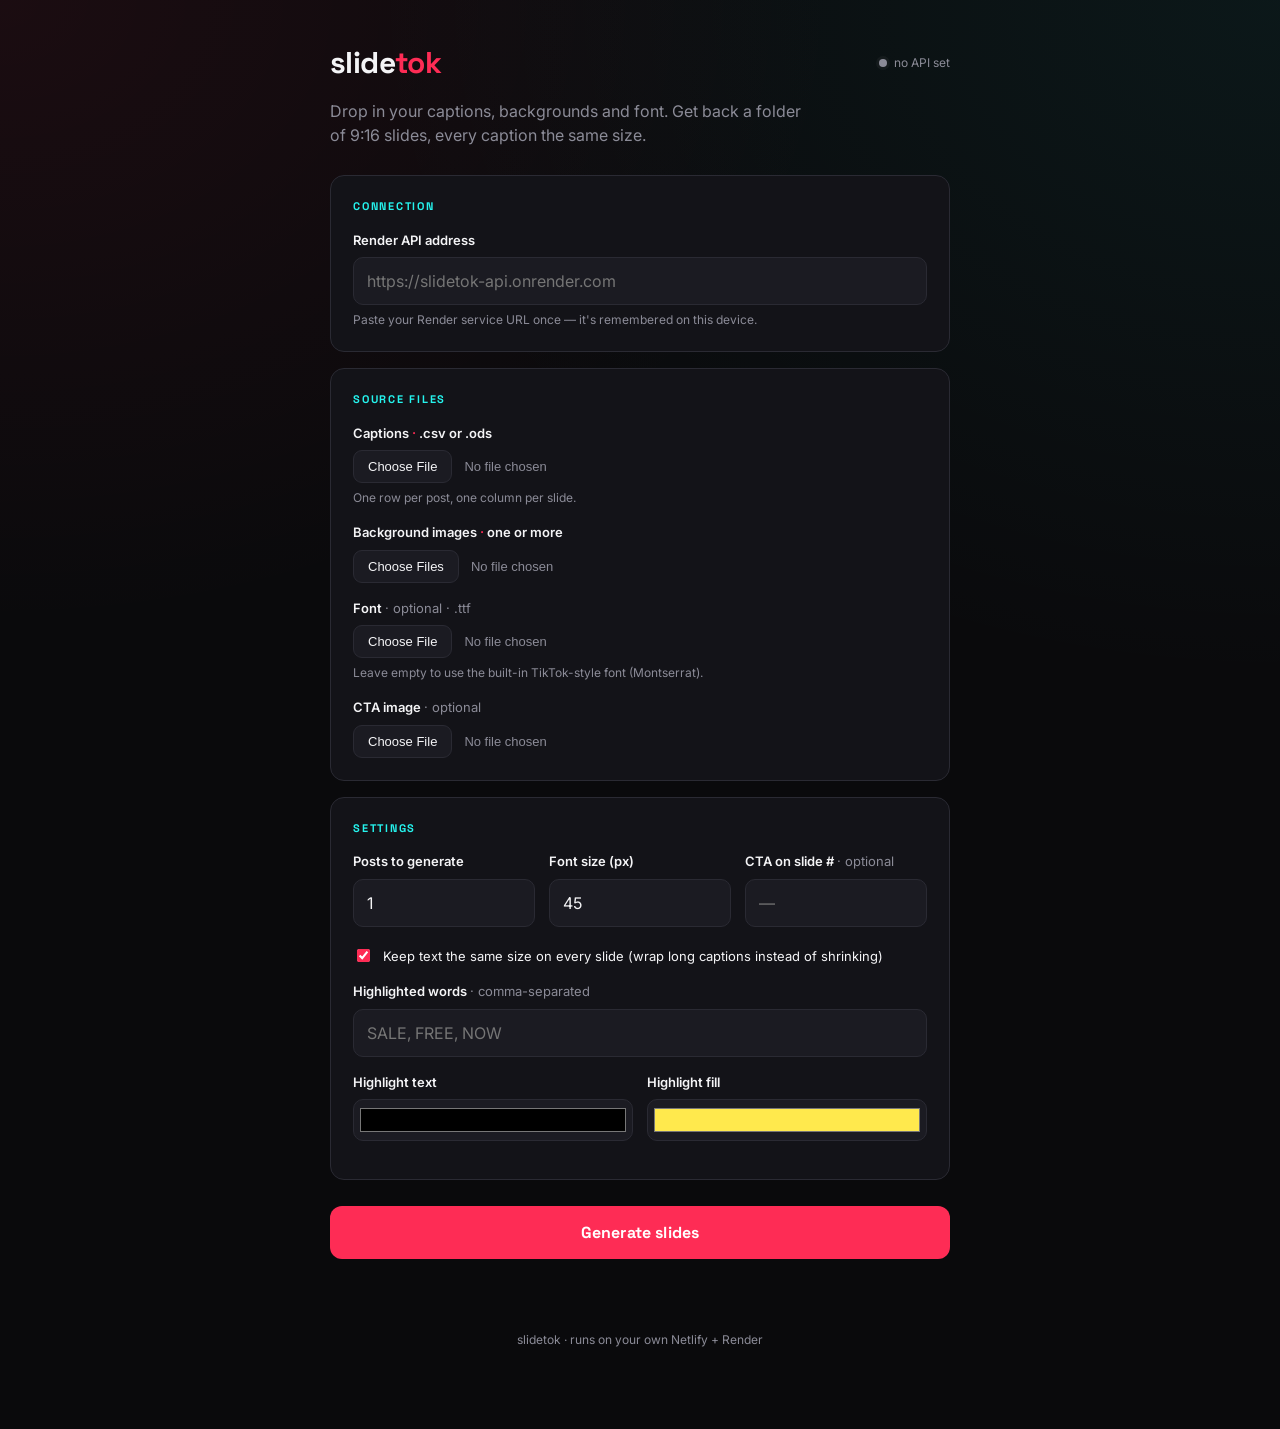
==== frontend/index.html @ 15ecba69 "Add files via upload" ====
<!DOCTYPE html>
<html lang="en">
<head>
  <meta charset="UTF-8" />
  <meta name="viewport" content="width=device-width, initial-scale=1.0" />
  <title>slidetok — TikTok slide generator</title>
  <link rel="preconnect" href="https://fonts.googleapis.com" />
  <link rel="preconnect" href="https://fonts.gstatic.com" crossorigin />
  <link href="https://fonts.googleapis.com/css2?family=Space+Grotesk:wght@500;700&family=Inter:wght@400;500;600&display=swap" rel="stylesheet" />
  <link rel="stylesheet" href="style.css" />
</head>
<body>
  <main class="wrap">
    <header class="masthead">
      <div class="brand">
        <span class="brand-mark">slide<span class="brand-accent">tok</span></span>
        <span class="status" id="apiStatus"><span class="dot"></span>checking…</span>
      </div>
      <p class="tagline">Drop in your captions, backgrounds and font. Get back a folder of 9:16 slides, every caption the same size.</p>
    </header>

    <!-- API connection -->
    <section class="panel">
      <span class="eyebrow">Connection</span>
      <label class="field">
        <span class="label">Render API address</span>
        <input type="url" id="apiBase" placeholder="https://slidetok-api.onrender.com" />
        <span class="hint">Paste your Render service URL once — it's remembered on this device.</span>
      </label>
    </section>

    <!-- Files -->
    <section class="panel">
      <span class="eyebrow">Source files</span>

      <label class="field">
        <span class="label">Captions <span class="req">·</span> .csv or .ods</span>
        <input type="file" id="captions" accept=".csv,.ods" />
        <span class="hint">One row per post, one column per slide.</span>
      </label>

      <label class="field">
        <span class="label">Background images <span class="req">·</span> one or more</span>
        <input type="file" id="backgrounds" accept="image/*" multiple />
      </label>

      <label class="field">
        <span class="label">Font <span class="muted">· optional · .ttf</span></span>
        <input type="file" id="font" accept=".ttf,.otf" />
        <span class="hint">Leave empty to use the built-in TikTok-style font (Montserrat).</span>
      </label>

      <label class="field">
        <span class="label">CTA image <span class="muted">· optional</span></span>
        <input type="file" id="cta" accept="image/*" />
      </label>
    </section>

    <!-- Settings -->
    <section class="panel">
      <span class="eyebrow">Settings</span>
      <div class="grid">
        <label class="field">
          <span class="label">Posts to generate</span>
          <input type="number" id="numPosts" min="1" value="1" />
        </label>
        <label class="field">
          <span class="label">Font size (px)</span>
          <input type="number" id="fontSize" min="8" value="45" />
        </label>
        <label class="field">
          <span class="label">CTA on slide # <span class="muted">· optional</span></span>
          <input type="number" id="ctaSlide" min="1" placeholder="—" />
        </label>
      </div>

      <label class="toggle">
        <input type="checkbox" id="lockSize" checked />
        <span>Keep text the same size on every slide (wrap long captions instead of shrinking)</span>
      </label>

      <label class="field">
        <span class="label">Highlighted words <span class="muted">· comma-separated</span></span>
        <input type="text" id="bubbleWords" placeholder="SALE, FREE, NOW" />
      </label>

      <div class="grid">
        <label class="field color-field">
          <span class="label">Highlight text</span>
          <input type="color" id="bwText" value="#000000" />
        </label>
        <label class="field color-field">
          <span class="label">Highlight fill</span>
          <input type="color" id="bwFill" value="#FFE94D" />
        </label>
      </div>
    </section>

    <!-- Per-slide colours -->
    <section class="panel" id="slidePanel" hidden>
      <span class="eyebrow">Per-slide colors</span>
      <p class="hint">Filled in after your captions load. Leave bubble or outline on <strong>None</strong> to skip them.</p>
      <div id="slideRows" class="slide-rows"></div>
    </section>

    <div class="actionbar">
      <button id="generate" class="generate">Generate slides</button>
      <p class="status-line" id="statusLine"></p>
    </div>

    <footer class="foot">slidetok · runs on your own Netlify + Render</footer>
  </main>

  <script src="app.js"></script>
</body>
</html>
---- frontend/style.css ----
:root {
  --bg: #0a0a0c;
  --surface: #131318;
  --surface-2: #1b1b22;
  --line: #2a2a33;
  --text: #f4f4f6;
  --muted: #8b8b97;
  --pink: #fe2c55;   /* TikTok red-pink */
  --cyan: #25f4ee;   /* TikTok cyan */
  --radius: 14px;
}

* { box-sizing: border-box; }

body {
  margin: 0;
  background:
    radial-gradient(120% 80% at 100% 0%, rgba(37,244,238,0.06), transparent 60%),
    radial-gradient(120% 80% at 0% 0%, rgba(254,44,85,0.07), transparent 55%),
    var(--bg);
  color: var(--text);
  font-family: "Inter", system-ui, -apple-system, sans-serif;
  line-height: 1.5;
  -webkit-font-smoothing: antialiased;
}

.wrap {
  max-width: 660px;
  margin: 0 auto;
  padding: 40px 20px 80px;
}

/* Masthead */
.masthead { margin-bottom: 28px; }
.brand {
  display: flex;
  align-items: center;
  justify-content: space-between;
  gap: 16px;
}
.brand-mark {
  font-family: "Space Grotesk", sans-serif;
  font-weight: 700;
  font-size: 30px;
  letter-spacing: -0.02em;
}
.brand-accent { color: var(--pink); }
.status {
  font-size: 12px;
  color: var(--muted);
  display: inline-flex;
  align-items: center;
  gap: 7px;
  font-variant-numeric: tabular-nums;
}
.status .dot {
  width: 8px; height: 8px; border-radius: 50%;
  background: var(--muted);
  box-shadow: 0 0 0 3px rgba(255,255,255,0.04);
}
.status.online .dot { background: var(--cyan); }
.status.offline .dot { background: var(--pink); }
.tagline {
  margin: 14px 0 0;
  color: var(--muted);
  max-width: 48ch;
}

/* Panels */
.panel {
  background: var(--surface);
  border: 1px solid var(--line);
  border-radius: var(--radius);
  padding: 22px;
  margin-top: 16px;
}
.eyebrow {
  font-family: "Space Grotesk", sans-serif;
  font-size: 11px;
  font-weight: 700;
  letter-spacing: 0.16em;
  text-transform: uppercase;
  color: var(--cyan);
  display: block;
  margin-bottom: 16px;
}

/* Fields */
.field { display: block; margin-bottom: 16px; }
.field:last-child { margin-bottom: 0; }
.label { display: block; font-size: 13px; font-weight: 600; margin-bottom: 7px; }
.req { color: var(--pink); }
.muted { color: var(--muted); font-weight: 400; }
.hint { display: block; font-size: 12px; color: var(--muted); margin-top: 6px; }

input[type="text"],
input[type="url"],
input[type="number"] {
  width: 100%;
  background: var(--surface-2);
  border: 1px solid var(--line);
  border-radius: 10px;
  color: var(--text);
  padding: 11px 13px;
  font: inherit;
}
input[type="file"] {
  width: 100%;
  font-size: 13px;
  color: var(--muted);
}
input[type="file"]::file-selector-button {
  background: var(--surface-2);
  color: var(--text);
  border: 1px solid var(--line);
  border-radius: 9px;
  padding: 8px 14px;
  margin-right: 12px;
  font: inherit;
  cursor: pointer;
}
input[type="file"]::file-selector-button:hover { border-color: var(--cyan); }

input:focus {
  outline: none;
  border-color: var(--cyan);
  box-shadow: 0 0 0 3px rgba(37,244,238,0.15);
}

input[type="color"] {
  width: 100%;
  height: 42px;
  background: var(--surface-2);
  border: 1px solid var(--line);
  border-radius: 10px;
  padding: 4px;
  cursor: pointer;
}

.grid {
  display: grid;
  grid-template-columns: repeat(auto-fit, minmax(120px, 1fr));
  gap: 14px;
}

/* Toggle */
.toggle {
  display: flex;
  gap: 10px;
  align-items: flex-start;
  font-size: 13px;
  color: var(--text);
  margin: 4px 0 16px;
  cursor: pointer;
}
.toggle input { margin-top: 2px; accent-color: var(--pink); }

/* Per-slide rows */
.slide-rows { display: flex; flex-direction: column; gap: 10px; }
.slide-row {
  display: grid;
  grid-template-columns: 64px 1fr 1fr 1fr;
  gap: 10px;
  align-items: end;
  padding: 12px;
  background: var(--surface-2);
  border: 1px solid var(--line);
  border-radius: 11px;
}
.slide-row .num {
  font-family: "Space Grotesk", sans-serif;
  font-weight: 700;
  color: var(--cyan);
  font-size: 13px;
  padding-bottom: 11px;
}
.mini-label { font-size: 11px; color: var(--muted); margin-bottom: 5px; display: block; }
.none-toggle {
  display: flex; align-items: center; gap: 5px;
  font-size: 11px; color: var(--muted); margin-top: 5px; cursor: pointer;
}
.none-toggle input { accent-color: var(--cyan); }
.swatch[data-none="true"] { opacity: 0.35; }

/* Action bar */
.actionbar { margin-top: 26px; }
.generate {
  width: 100%;
  background: var(--pink);
  color: #fff;
  border: none;
  border-radius: 12px;
  padding: 16px;
  font-family: "Space Grotesk", sans-serif;
  font-weight: 700;
  font-size: 16px;
  letter-spacing: 0.01em;
  cursor: pointer;
  transition: transform 0.05s ease, filter 0.15s ease;
}
.generate:hover { filter: brightness(1.08); }
.generate:active { transform: translateY(1px); }
.generate:disabled { background: var(--surface-2); color: var(--muted); cursor: progress; }

.status-line {
  text-align: center;
  font-size: 13px;
  margin: 14px 0 0;
  min-height: 18px;
  color: var(--muted);
}
.status-line.error { color: var(--pink); }
.status-line.ok { color: var(--cyan); }

.foot {
  text-align: center;
  color: var(--muted);
  font-size: 12px;
  margin-top: 40px;
}

@media (max-width: 460px) {
  .slide-row { grid-template-columns: 1fr 1fr; }
  .slide-row .num { grid-column: 1 / -1; padding-bottom: 0; }
}

@media (prefers-reduced-motion: reduce) {
  * { transition: none !important; }
}
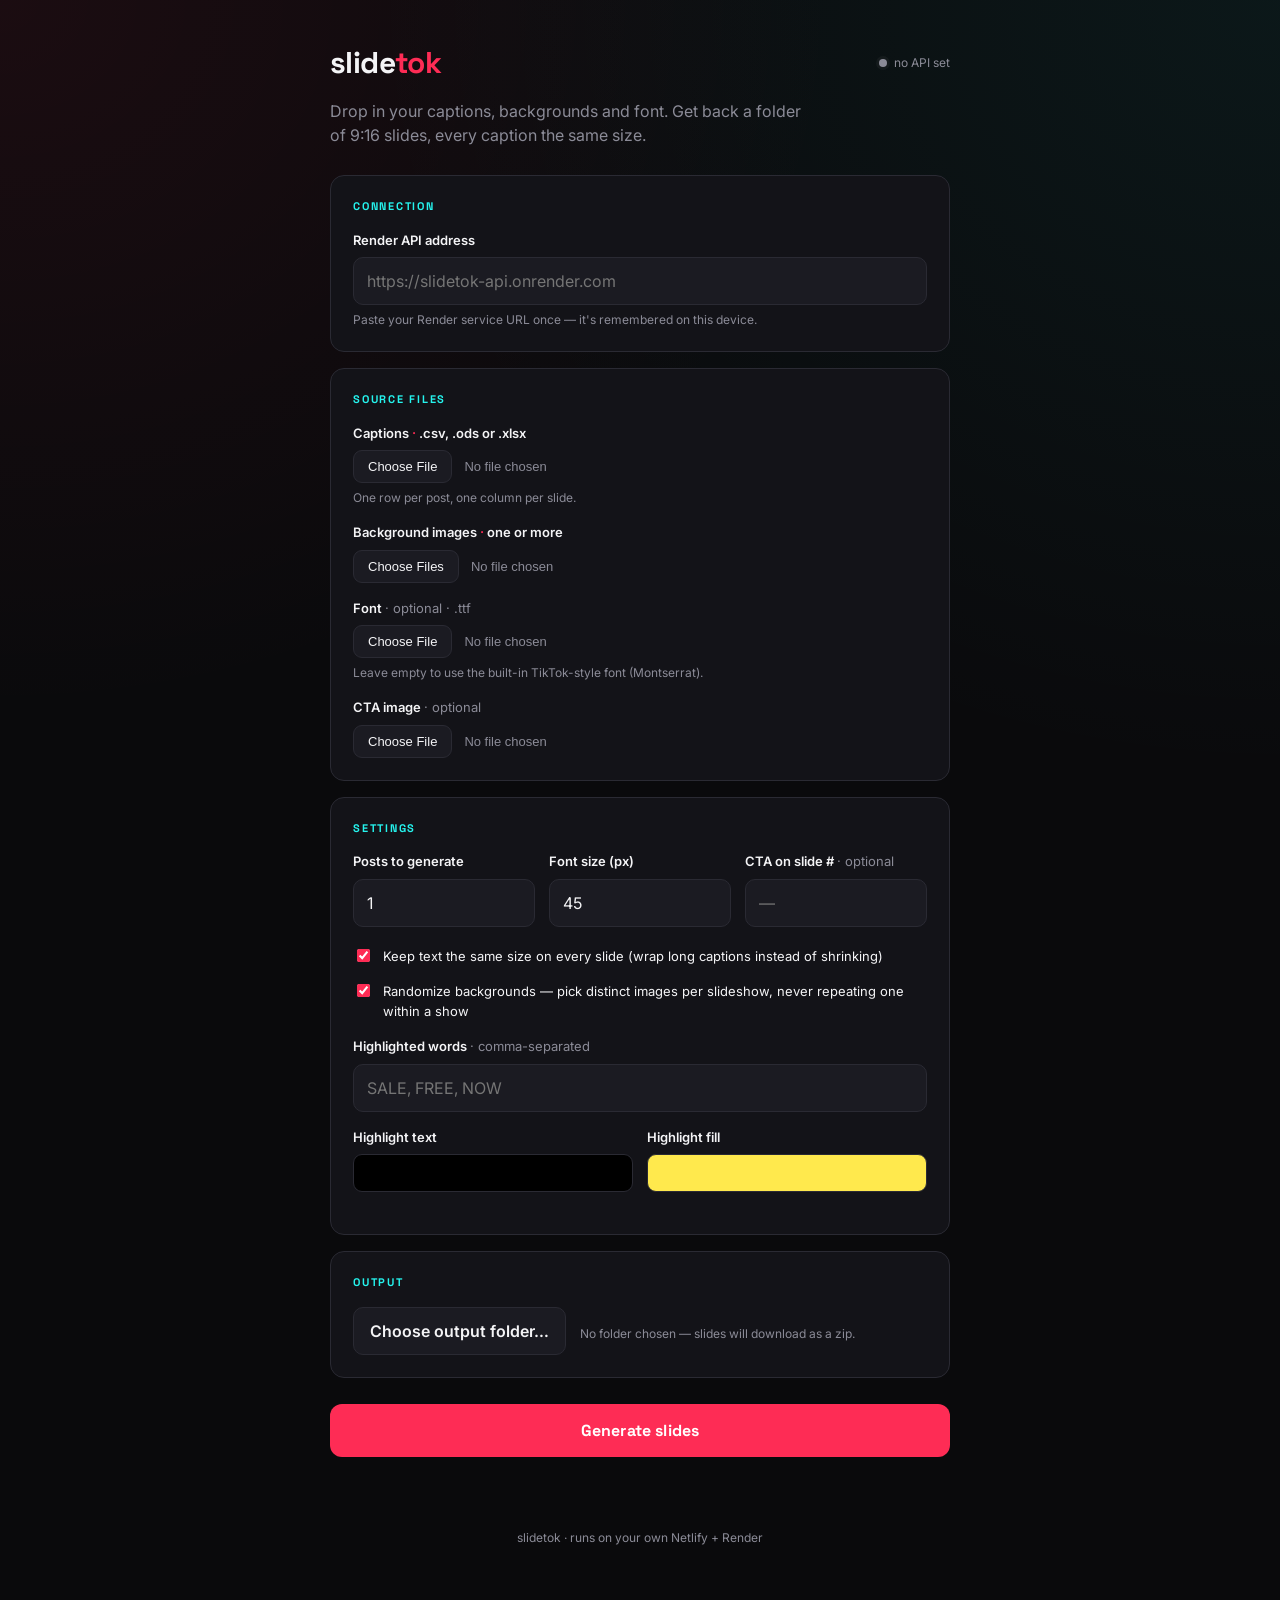
==== commit 03c002be: "Add files via upload" ====
--- a/frontend/index.html
+++ b/frontend/index.html
@@ -34,8 +34,8 @@
       <span class="eyebrow">Source files</span>
 
       <label class="field">
-        <span class="label">Captions <span class="req">·</span> .csv or .ods</span>
-        <input type="file" id="captions" accept=".csv,.ods" />
+        <span class="label">Captions <span class="req">·</span> .csv, .ods or .xlsx</span>
+        <input type="file" id="captions" accept=".csv,.ods,.xlsx,.xlsm" />
         <span class="hint">One row per post, one column per slide.</span>
       </label>
 
@@ -79,20 +79,25 @@
         <span>Keep text the same size on every slide (wrap long captions instead of shrinking)</span>
       </label>
 
+      <label class="toggle">
+        <input type="checkbox" id="randomBg" checked />
+        <span>Randomize backgrounds — pick distinct images per slideshow, never repeating one within a show</span>
+      </label>
+
       <label class="field">
         <span class="label">Highlighted words <span class="muted">· comma-separated</span></span>
         <input type="text" id="bubbleWords" placeholder="SALE, FREE, NOW" />
       </label>
 
       <div class="grid">
-        <label class="field color-field">
+        <div class="field">
           <span class="label">Highlight text</span>
-          <input type="color" id="bwText" value="#000000" />
-        </label>
-        <label class="field color-field">
+          <div id="bwTextMount"></div>
+        </div>
+        <div class="field">
           <span class="label">Highlight fill</span>
-          <input type="color" id="bwFill" value="#FFE94D" />
-        </label>
+          <div id="bwFillMount"></div>
+        </div>
       </div>
     </section>
 
@@ -103,6 +108,15 @@
       <div id="slideRows" class="slide-rows"></div>
     </section>
 
+    <!-- Output destination -->
+    <section class="panel" id="outputPanel">
+      <span class="eyebrow">Output</span>
+      <div class="output-row">
+        <button id="chooseFolder" type="button" class="secondary-btn">Choose output folder…</button>
+        <span id="folderLabel" class="hint">No folder chosen — slides will download as a zip.</span>
+      </div>
+    </section>
+
     <div class="actionbar">
       <button id="generate" class="generate">Generate slides</button>
       <p class="status-line" id="statusLine"></p>
@@ -111,6 +125,7 @@
     <footer class="foot">slidetok · runs on your own Netlify + Render</footer>
   </main>
 
+  <script src="fflate.js"></script>
   <script src="app.js"></script>
 </body>
 </html>
--- a/frontend/style.css
+++ b/frontend/style.css
@@ -137,6 +137,102 @@
   cursor: pointer;
 }
 
+/* ---- Color picker (boxes + spectrum + hex) ---- */
+.cp { position: relative; }
+.cp-current {
+  width: 100%;
+  height: 38px;
+  border: 1px solid var(--line);
+  border-radius: 9px;
+  cursor: pointer;
+  background: #fff;
+  font-size: 11px;
+  color: var(--muted);
+  font-family: inherit;
+}
+.cp-current.is-none {
+  background:
+    repeating-linear-gradient(45deg, var(--surface-2), var(--surface-2) 6px, #3a3a44 6px, #3a3a44 12px);
+}
+.cp-pop {
+  position: absolute;
+  z-index: 50;
+  top: 44px; left: 0;
+  width: 232px;
+  background: #20202a;
+  border: 1px solid var(--line);
+  border-radius: 12px;
+  padding: 12px;
+  box-shadow: 0 12px 32px rgba(0,0,0,0.5);
+}
+.cp-grid {
+  display: grid;
+  grid-template-columns: repeat(5, 1fr);
+  gap: 6px;
+  margin-bottom: 10px;
+}
+.cp-box {
+  width: 100%; aspect-ratio: 1;
+  border: 1px solid rgba(255,255,255,0.18);
+  border-radius: 6px;
+  cursor: pointer;
+  padding: 0;
+}
+.cp-box:hover { outline: 2px solid var(--cyan); outline-offset: 1px; }
+.cp-none-box {
+  background:
+    repeating-linear-gradient(45deg, #2b2b34, #2b2b34 4px, #44444f 4px, #44444f 8px);
+  position: relative;
+}
+.cp-none-box::after {
+  content: "∅"; color: var(--muted); font-size: 13px;
+  position: absolute; inset: 0; display: flex; align-items: center; justify-content: center;
+}
+.cp-sv {
+  position: relative;
+  width: 100%; height: 110px;
+  border-radius: 8px;
+  margin-bottom: 10px;
+  cursor: crosshair;
+  background: hsl(0,100%,50%);
+  background-image:
+    linear-gradient(to top, #000, transparent),
+    linear-gradient(to right, #fff, transparent);
+  touch-action: none;
+}
+.cp-sv-point, .cp-hue-point {
+  position: absolute;
+  width: 14px; height: 14px;
+  border: 2px solid #fff;
+  border-radius: 50%;
+  transform: translate(-50%, -50%);
+  box-shadow: 0 0 0 1px rgba(0,0,0,0.5);
+  pointer-events: none;
+}
+.cp-hue {
+  position: relative;
+  width: 100%; height: 14px;
+  border-radius: 7px;
+  margin-bottom: 10px;
+  cursor: pointer;
+  touch-action: none;
+  background: linear-gradient(to right,#f00,#ff0,#0f0,#0ff,#00f,#f0f,#f00);
+}
+.cp-hue-point { top: 50%; }
+.cp-hexrow {
+  display: flex; align-items: center;
+  background: var(--surface-2);
+  border: 1px solid var(--line);
+  border-radius: 8px;
+  padding: 0 10px;
+}
+.cp-hash { color: var(--muted); font-size: 13px; }
+.cp-hex {
+  border: none !important; background: transparent !important;
+  box-shadow: none !important; padding: 8px 6px !important;
+  text-transform: uppercase; letter-spacing: 0.04em;
+}
+
 .grid {
   display: grid;
   grid-template-columns: repeat(auto-fit, minmax(120px, 1fr));
@@ -184,6 +280,20 @@
 
 /* Action bar */
 .actionbar { margin-top: 26px; }
+
+.output-row { display: flex; align-items: center; gap: 14px; flex-wrap: wrap; }
+.secondary-btn {
+  background: var(--surface-2);
+  color: var(--text);
+  border: 1px solid var(--line);
+  border-radius: 10px;
+  padding: 11px 16px;
+  font: inherit;
+  font-weight: 600;
+  cursor: pointer;
+}
+.secondary-btn:hover { border-color: var(--cyan); }
+#folderLabel.set { color: var(--cyan); }
 .generate {
   width: 100%;
   background: var(--pink);
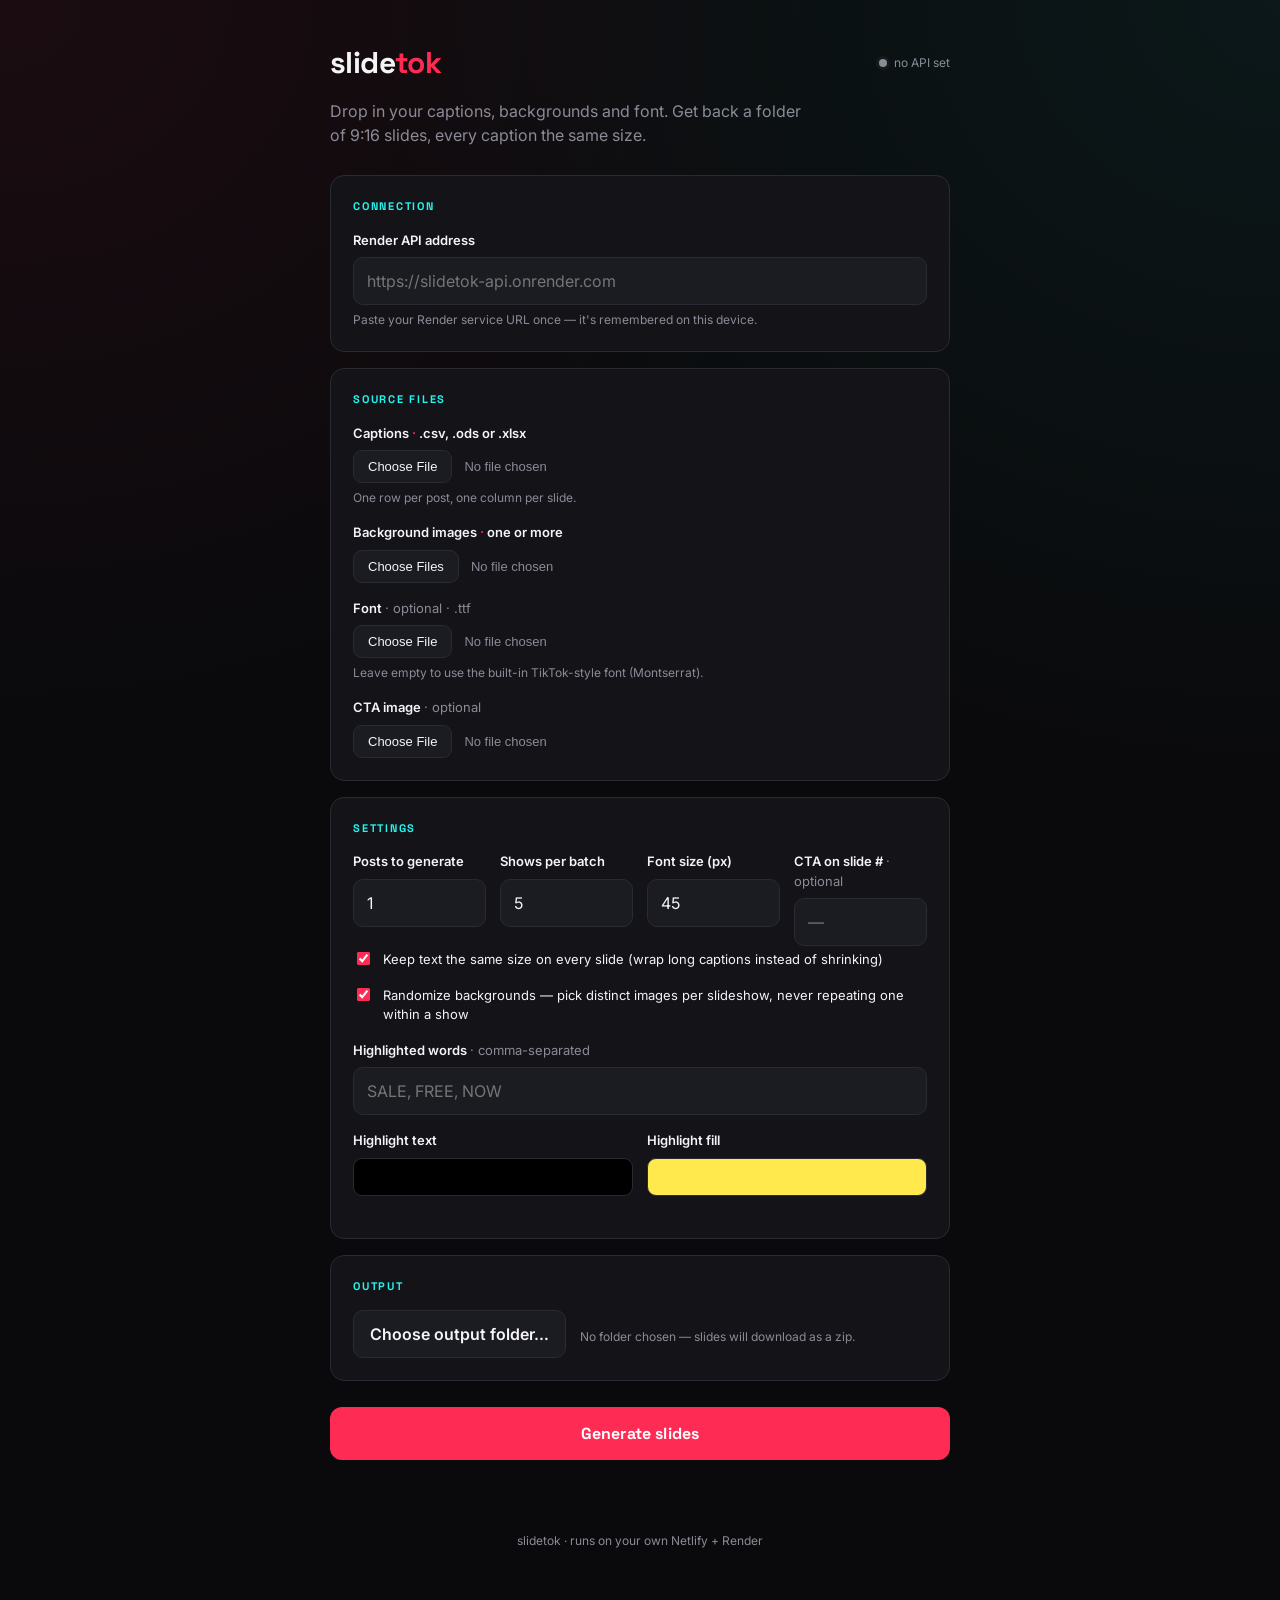
==== commit 227baeab: "Add files via upload" ====
--- a/frontend/index.html
+++ b/frontend/index.html
@@ -65,6 +65,10 @@
           <input type="number" id="numPosts" min="1" value="1" />
         </label>
         <label class="field">
+          <span class="label">Shows per batch</span>
+          <input type="number" id="batchSize" min="1" value="5" />
+        </label>
+        <label class="field">
           <span class="label">Font size (px)</span>
           <input type="number" id="fontSize" min="8" value="45" />
         </label>
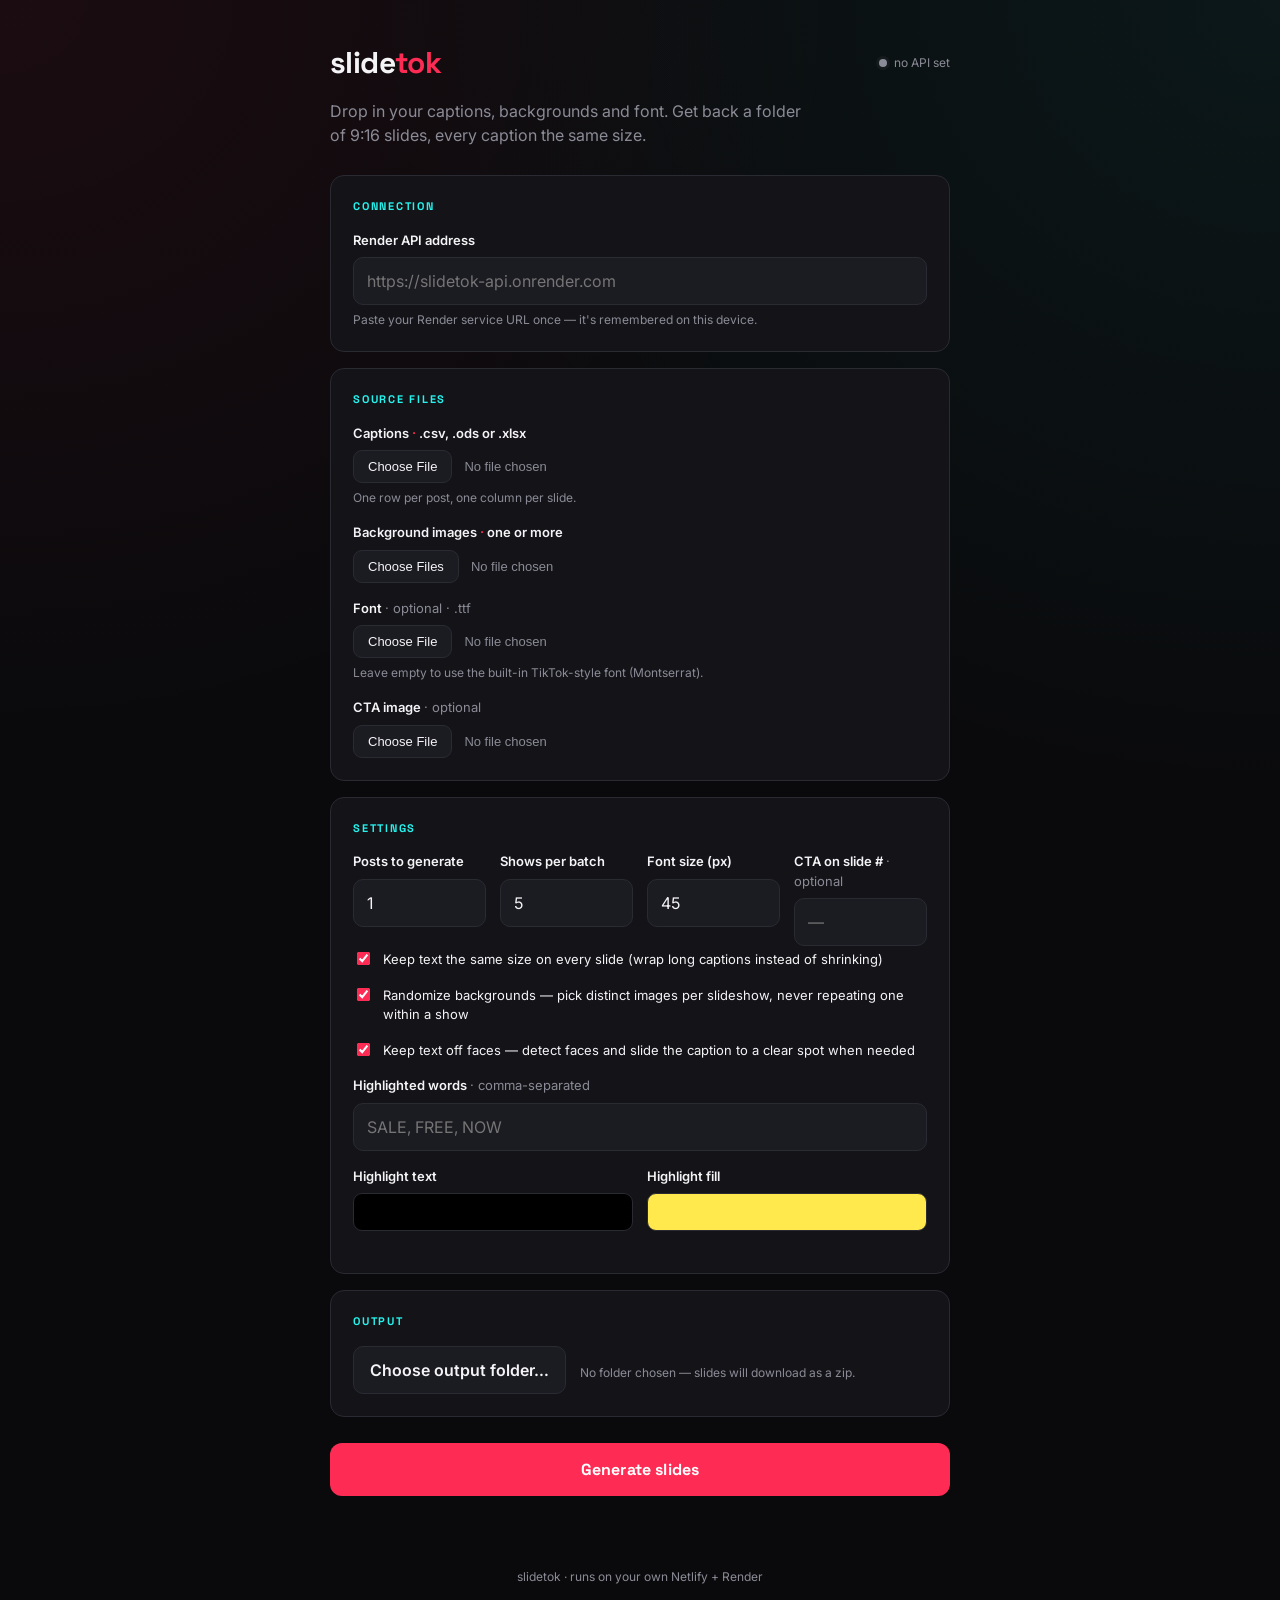
==== commit 5ab5cb40: "Add files via upload" ====
--- a/frontend/index.html
+++ b/frontend/index.html
@@ -88,6 +88,11 @@
         <span>Randomize backgrounds — pick distinct images per slideshow, never repeating one within a show</span>
       </label>
 
+      <label class="toggle">
+        <input type="checkbox" id="avoidFaces" checked />
+        <span>Keep text off faces — detect faces and slide the caption to a clear spot when needed</span>
+      </label>
+
       <label class="field">
         <span class="label">Highlighted words <span class="muted">· comma-separated</span></span>
         <input type="text" id="bubbleWords" placeholder="SALE, FREE, NOW" />
